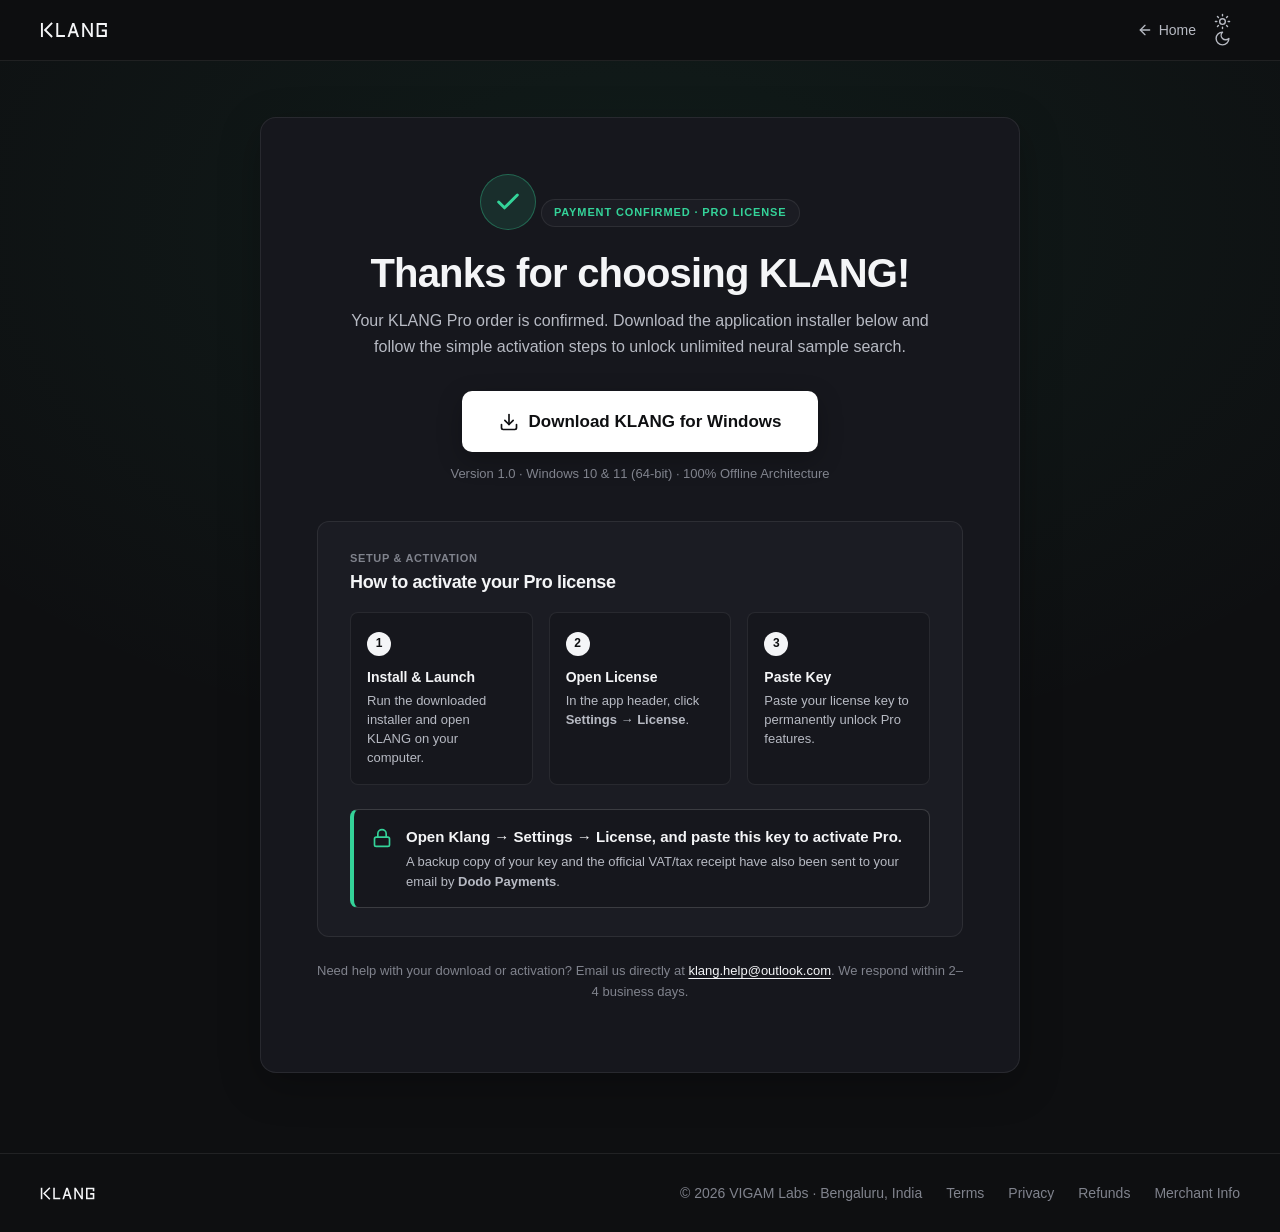
==== download.html @ 32e41c4c "feat: launch ready - remove beta waitlists, add post-checkout download page, update pricing to  ( ea" ====
<!DOCTYPE html>
<html lang="en">
  <head>
    <meta charset="utf-8" />
    <meta name="viewport" content="width=device-width, initial-scale=1" />
    <title>Thanks for choosing KLANG! · Download &amp; Activation</title>
    <meta
      name="description"
      content="Download KLANG for Windows and activate your Pro license. Fast offline audio search for music producers."
    />
    <link rel="icon" type="image/svg+xml" href="favicon.svg" />
    <link rel="stylesheet" href="styles.css" />

    <!-- Theme initialization -->
    <script>
      (() => {
        try {
          const saved = localStorage.getItem("klang_site_theme");
          if (saved === "light" || saved === "dark") {
            document.documentElement.dataset.theme = saved;
          }
        } catch (_) {}
      })();
    </script>

    <!-- Configuration -->
    <script src="config.js"></script>

    <!-- Vercel Web Analytics -->
    <script>
      window.va = window.va || function () { (window.vaq = window.vaq || []).push(arguments); };
    </script>
    <script defer src="/_vercel/insights/script.js"></script>

    <style>
      .download-page {
        min-height: 80vh;
        display: flex;
        flex-direction: column;
        justify-content: center;
        padding: 56px 0 80px;
        background: radial-gradient(ellipse 70% 50% at 50% 15%, rgba(52, 211, 153, 0.07) 0%, transparent 100%);
      }

      .download-card {
        background: var(--surface);
        border: 1px solid var(--line);
        border-radius: 16px;
        padding: clamp(28px, 5vw, 56px);
        max-width: 760px;
        margin: 0 auto;
        box-shadow: 0 12px 40px rgba(0, 0, 0, 0.25);
        text-align: center;
      }

      .success-ring {
        width: 56px;
        height: 56px;
        border-radius: 50%;
        background: rgba(52, 211, 153, 0.12);
        border: 1px solid rgba(52, 211, 153, 0.35);
        color: var(--good);
        display: inline-flex;
        align-items: center;
        justify-content: center;
        margin-bottom: 20px;
      }

      .order-badge {
        display: inline-block;
        font-size: 11px;
        font-weight: 700;
        text-transform: uppercase;
        letter-spacing: 0.08em;
        padding: 4px 12px;
        border-radius: 999px;
        background: var(--surface-2);
        border: 1px solid var(--line);
        color: var(--good);
        margin-bottom: 16px;
      }

      .download-card h1 {
        font-size: clamp(28px, 4.5vw, 40px);
        font-weight: 700;
        margin-bottom: 12px;
        letter-spacing: -0.02em;
      }

      .download-subtitle {
        color: var(--ink-2);
        font-size: 16px;
        line-height: 1.6;
        max-width: 580px;
        margin: 0 auto 32px;
      }

      .download-action-box {
        margin: 0 auto 36px;
      }

      .download-btn {
        display: inline-flex;
        align-items: center;
        gap: 10px;
        padding: 16px 36px;
        font-size: 17px;
        font-weight: 600;
        border-radius: 10px;
        text-decoration: none;
        box-shadow: 0 8px 24px rgba(0, 0, 0, 0.25);
        transition: transform 0.15s ease, box-shadow 0.15s ease;
      }

      .download-btn:hover {
        transform: translateY(-2px);
      }

      .download-meta {
        margin-top: 12px;
        font-size: 13px;
        color: var(--ink-3);
      }

      /* Activation Section */
      .activation-card {
        background: var(--surface-2);
        border: 1px solid var(--line);
        border-radius: 12px;
        padding: 28px clamp(16px, 3.5vw, 32px);
        margin-top: 36px;
        text-align: left;
      }

      .activation-header {
        margin-bottom: 20px;
      }

      .activation-tag {
        font-size: 11px;
        font-weight: 700;
        text-transform: uppercase;
        letter-spacing: 0.06em;
        color: var(--ink-3);
        display: block;
        margin-bottom: 4px;
      }

      .activation-header h3 {
        font-size: 18px;
        font-weight: 700;
        margin: 0;
        color: var(--ink);
      }

      .steps-grid {
        display: grid;
        grid-template-columns: repeat(auto-fit, minmax(180px, 1fr));
        gap: 16px;
        margin-bottom: 24px;
      }

      .step-item {
        background: var(--surface);
        border: 1px solid var(--line);
        border-radius: 8px;
        padding: 16px;
      }

      .step-badge {
        width: 24px;
        height: 24px;
        border-radius: 50%;
        background: var(--ink);
        color: var(--accent-ink);
        font-size: 12px;
        font-weight: 700;
        display: inline-flex;
        align-items: center;
        justify-content: center;
        margin-bottom: 10px;
      }

      .step-item h4 {
        font-size: 14px;
        font-weight: 600;
        margin: 0 0 4px;
        color: var(--ink);
      }

      .step-item p {
        font-size: 13px;
        color: var(--ink-2);
        margin: 0;
        line-height: 1.45;
      }

      /* Prominent Callout */
      .activation-callout {
        display: flex;
        align-items: flex-start;
        gap: 14px;
        background: var(--surface);
        border: 1px solid var(--line-strong);
        border-left: 4px solid var(--good);
        border-radius: 8px;
        padding: 16px 18px;
        margin-top: 20px;
      }

      .callout-icon {
        color: var(--good);
        flex-shrink: 0;
        margin-top: 2px;
      }

      .callout-content {
        font-size: 14px;
        line-height: 1.5;
      }

      .callout-headline {
        margin: 0 0 4px;
        color: var(--ink);
        font-weight: 600;
        font-size: 15px;
      }

      .callout-sub {
        margin: 0;
        color: var(--ink-2);
        font-size: 13px;
      }

      /* License Key Auto-Display */
      .key-box {
        margin-top: 16px;
        padding: 14px 18px;
        background: var(--surface);
        border: 1px solid var(--line);
        border-radius: 8px;
      }

      .key-label {
        font-size: 11px;
        font-weight: 600;
        text-transform: uppercase;
        color: var(--ink-3);
        display: block;
        margin-bottom: 6px;
      }

      .key-row {
        display: flex;
        align-items: center;
        gap: 12px;
        flex-wrap: wrap;
      }

      .key-row code {
        font-size: 15px;
        font-family: ui-monospace, "SF Mono", Menlo, Consolas, monospace;
        background: var(--surface-2);
        padding: 6px 12px;
        border: 1px solid var(--line);
        border-radius: 6px;
        color: var(--ink);
        user-select: all;
        letter-spacing: 0.05em;
      }

      /* Additional Reassurance */
      .support-reassurance {
        margin-top: 24px;
        font-size: 13px;
        color: var(--ink-3);
        text-align: center;
      }

      .support-reassurance a {
        color: var(--ink);
        text-decoration: underline;
        text-underline-offset: 3px;
      }

      .back-nav-link {
        display: inline-flex;
        align-items: center;
        gap: 6px;
        color: var(--ink-2);
        text-decoration: none;
        font-size: 14px;
        transition: color 0.15s ease;
      }

      .back-nav-link:hover {
        color: var(--ink);
      }
    </style>
  </head>
  <body>
    <!-- Top Navigation -->
    <header class="nav">
      <div class="nav-inner">
        <a class="brand" href="index.html" aria-label="KLANG Home">
          <svg class="wordmark" viewBox="40 28 848 200" aria-hidden="true">
            <rect x="52" y="40" width="24" height="176" fill="currentColor" />
            <polyline points="191.5,39.5 103.5,127.5 191.5,215.5" fill="none" stroke="currentColor" stroke-width="24" />
            <polygon points="244,40 268,40 268,192 352,192 352,216 244,216" fill="currentColor" />
            <path d="M384 216 L443 40 H469 L528 216 H502 L456 76 L410 216 Z M416 144 H496 V168 H416 Z" fill="currentColor" />
            <polygon points="568,216 568,40 592,40 676,174 676,40 700,40 700,216 676,216 592,82 592,216" fill="currentColor" />
            <polygon points="876,92 852,92 852,64 772,64 772,192 852,192 852,146 812,146 812,122 876,122 876,216 748,216 748,40 876,40" fill="currentColor" />
          </svg>
          <span class="sr-only">KLANG</span>
        </a>

        <div class="nav-actions">
          <a class="back-nav-link" href="index.html">
            <svg width="16" height="16" viewBox="0 0 24 24" fill="none" stroke="currentColor" stroke-width="2" stroke-linecap="round" stroke-linejoin="round">
              <line x1="19" y1="12" x2="5" y2="12"></line>
              <polyline points="12 19 5 12 12 5"></polyline>
            </svg>
            Home
          </a>
          <button class="icon-btn" id="theme-toggle" type="button" aria-label="Switch theme">
            <svg class="i-sun" viewBox="0 0 24 24" aria-hidden="true"><circle cx="12" cy="12" r="4" /><path d="M12 2v2M12 20v2M4.9 4.9l1.4 1.4M17.7 17.7l1.4 1.4M2 12h2M20 12h2M6.3 17.7l-1.4 1.4M19.1 4.9l-1.4 1.4" /></svg>
            <svg class="i-moon" viewBox="0 0 24 24" aria-hidden="true"><path d="M12 3a6 6 0 0 0 9 9 9 9 0 1 1-9-9Z" /></svg>
          </button>
        </div>
      </div>
    </header>

    <main class="download-page">
      <div class="wrap">
        <div class="download-card">
          <div class="success-ring">
            <svg viewBox="0 0 24 24" width="28" height="28" fill="none" stroke="currentColor" stroke-width="2.5" stroke-linecap="round" stroke-linejoin="round">
              <polyline points="20 6 9 17 4 12"></polyline>
            </svg>
          </div>

          <span class="order-badge">Payment Confirmed · Pro License</span>
          <h1>Thanks for choosing KLANG!</h1>
          <p class="download-subtitle">
            Your KLANG Pro order is confirmed. Download the application installer below and follow the simple activation steps to unlock unlimited neural sample search.
          </p>

          <div class="download-action-box">
            <a class="btn btn-primary btn-lg download-btn" id="pro-download" href="#" data-cta="download">
              <svg viewBox="0 0 24 24" width="20" height="20" fill="none" stroke="currentColor" stroke-width="2" stroke-linecap="round" stroke-linejoin="round">
                <path d="M21 15v4a2 2 0 0 1-2 2H5a2 2 0 0 1-2-2v-4"></path>
                <polyline points="7 10 12 15 17 10"></polyline>
                <line x1="12" y1="15" x2="12" y2="3"></line>
              </svg>
              Download KLANG for Windows
            </a>
            <p class="download-meta">
              <span id="version-display">Version 1.0</span> · Windows 10 &amp; 11 (64-bit) · 100% Offline Architecture
            </p>
          </div>

          <!-- Activation Card -->
          <div class="activation-card">
            <div class="activation-header">
              <span class="activation-tag">Setup &amp; Activation</span>
              <h3>How to activate your Pro license</h3>
            </div>

            <div class="steps-grid">
              <div class="step-item">
                <span class="step-badge">1</span>
                <h4>Install &amp; Launch</h4>
                <p>Run the downloaded installer and open KLANG on your computer.</p>
              </div>

              <div class="step-item">
                <span class="step-badge">2</span>
                <h4>Open License</h4>
                <p>In the app header, click <strong>Settings → License</strong>.</p>
              </div>

              <div class="step-item">
                <span class="step-badge">3</span>
                <h4>Paste Key</h4>
                <p>Paste your license key to permanently unlock Pro features.</p>
              </div>
            </div>

            <!-- Mandatory activation callout prompt -->
            <div class="activation-callout">
              <div class="callout-icon">
                <svg viewBox="0 0 24 24" width="20" height="20" fill="none" stroke="currentColor" stroke-width="2" stroke-linecap="round" stroke-linejoin="round">
                  <rect x="3" y="11" width="18" height="11" rx="2" ry="2"></rect>
                  <path d="M7 11V7a5 5 0 0 1 10 0v4"></path>
                </svg>
              </div>
              <div class="callout-content">
                <p class="callout-headline">Open Klang → Settings → License, and paste this key to activate Pro.</p>
                <p class="callout-sub">A backup copy of your key and the official VAT/tax receipt have also been sent to your email by <strong>Dodo Payments</strong>.</p>
              </div>
            </div>

            <!-- Key display (if passed in query parameters by redirect) -->
            <div id="license-key-box" class="key-box" hidden>
              <span class="key-label">Your License Key:</span>
              <div class="key-row">
                <code id="license-key-code"></code>
                <button class="btn btn-sm btn-ghost" id="copy-key-btn" type="button">Copy Key</button>
              </div>
            </div>
          </div>

          <p class="support-reassurance">
            Need help with your download or activation? Email us directly at
            <a href="mailto:klang.help@outlook.com">klang.help@outlook.com</a>. We respond within 2–4 business days.
          </p>
        </div>
      </div>
    </main>

    <!-- Footer -->
    <footer class="footer">
      <div class="footer-inner">
        <span class="brand brand-sm" aria-label="KLANG">
          <svg class="wordmark" viewBox="40 28 848 200" aria-hidden="true">
            <rect x="52" y="40" width="24" height="176" fill="currentColor" />
            <polyline points="191.5,39.5 103.5,127.5 191.5,215.5" fill="none" stroke="currentColor" stroke-width="24" />
            <polygon points="244,40 268,40 268,192 352,192 352,216 244,216" fill="currentColor" />
            <path d="M384 216 L443 40 H469 L528 216 H502 L456 76 L410 216 Z M416 144 H496 V168 H416 Z" fill="currentColor" />
            <polygon points="568,216 568,40 592,40 676,174 676,40 700,40 700,216 676,216 592,82 592,216" fill="currentColor" />
            <polygon points="876,92 852,92 852,64 772,64 772,192 852,192 852,146 812,146 812,122 876,122 876,216 748,216 748,40 876,40" fill="currentColor" />
          </svg>
          <span class="sr-only">KLANG</span>
        </span>
        <div class="footer-meta">
          <span>© 2026 VIGAM Labs · Bengaluru, India</span>
          <a href="legal.html#terms">Terms</a>
          <a href="legal.html#privacy">Privacy</a>
          <a href="legal.html#refunds">Refunds</a>
          <a href="legal.html#merchant">Merchant Info</a>
        </div>
      </div>
    </footer>

    <!-- Download Page Logic -->
    <script>
      (() => {
        const cfg = window.KLANG_CONFIG || {};
        const downloadBtn = document.getElementById("pro-download");
        const versionEl = document.getElementById("version-display");

        if (cfg.version && versionEl) {
          versionEl.textContent = "Version " + cfg.version;
        }

        if (downloadBtn) {
          if (cfg.downloadUrl) {
            downloadBtn.href = cfg.downloadUrl;
          } else {
            downloadBtn.addEventListener("click", (e) => {
              e.preventDefault();
              alert("The Windows installer asset is being uploaded right now. Please refresh this page in a moment to download!");
            });
          }
        }

        // Check URL parameters for license key (if passed by Dodo Payments redirect)
        const params = new URLSearchParams(window.location.search);
        const licenseKey = params.get("license_key") || params.get("licenseKey") || params.get("key") || params.get("license");
        if (licenseKey) {
          const keyBox = document.getElementById("license-key-box");
          const keyCode = document.getElementById("license-key-code");
          const copyBtn = document.getElementById("copy-key-btn");
          if (keyBox && keyCode) {
            keyCode.textContent = licenseKey;
            keyBox.hidden = false;
            if (copyBtn) {
              copyBtn.addEventListener("click", () => {
                navigator.clipboard.writeText(licenseKey).then(() => {
                  copyBtn.textContent = "Copied!";
                  setTimeout(() => { copyBtn.textContent = "Copy Key"; }, 2000);
                });
              });
            }
          }
        }

        // Theme toggle
        const themeBtn = document.getElementById("theme-toggle");
        if (themeBtn) {
          themeBtn.addEventListener("click", () => {
            const current = document.documentElement.dataset.theme === "dark" ? "dark" : "light";
            const next = current === "dark" ? "light" : "dark";
            document.documentElement.dataset.theme = next;
            try {
              localStorage.setItem("klang_site_theme", next);
            } catch (_) {}
          });
        }
      })();
    </script>
  </body>
</html>
---- styles.css ----
/* KLANG website. Tokens mirror the desktop app's look. */
:root,
:root[data-theme="dark"] {
  color-scheme: dark;
  --bg: #0e0f11;
  --bg-alt: #121318;
  --surface: #16171d;
  --surface-2: #1b1c23;
  --line: rgba(255, 255, 255, 0.08);
  --line-strong: rgba(255, 255, 255, 0.16);
  --ink: #f4f5f7;
  --ink-2: #b7bac3;
  --ink-3: #80838d;
  --accent: #ffffff;
  --accent-ink: #0e0f11;
  --good: #34d399;
  --bad: #f87171;
  --wave: rgba(255, 255, 255, 0.55);
  --shadow: 0 30px 80px rgba(0, 0, 0, 0.55);
}

:root[data-theme="light"] {
  color-scheme: light;
  --bg: #f6f6f7;
  --bg-alt: #ececef;
  --surface: #ffffff;
  --surface-2: #f6f6f8;
  --line: rgba(17, 18, 22, 0.09);
  --line-strong: rgba(17, 18, 22, 0.18);
  --ink: #111216;
  --ink-2: #474a53;
  --ink-3: #6b6e78;
  --accent: #111216;
  --accent-ink: #ffffff;
  --good: #047857;
  --bad: #dc2626;
  --wave: rgba(17, 18, 22, 0.5);
  --shadow: 0 30px 70px rgba(17, 18, 22, 0.14);
}

*,
*::before,
*::after {
  box-sizing: border-box;
}

html {
  scroll-behavior: smooth;
  scroll-padding-top: 72px;
}

body {
  margin: 0;
  background: var(--bg);
  color: var(--ink);
  font: 16px/1.6 -apple-system, BlinkMacSystemFont, "Segoe UI", Roboto, Helvetica, Arial, sans-serif;
  -webkit-font-smoothing: antialiased;
}

/* Motion preferences: animation toggle configurable via animations.js */
@media (prefers-reduced-motion: reduce) {
  html {
    scroll-behavior: auto;
  }
}

a {
  color: inherit;
}

code {
  font-family: ui-monospace, "SF Mono", Menlo, Consolas, monospace;
  font-size: 0.92em;
  background: var(--surface-2);
  border: 1px solid var(--line);
  border-radius: 6px;
  padding: 0.05em 0.35em;
}

q {
  quotes: "“" "”";
  color: var(--ink);
  font-style: normal;
}

h1,
h2,
h3 {
  line-height: 1.15;
  letter-spacing: -0.02em;
  margin: 0 0 0.5em;
  text-wrap: balance;
}

p {
  margin: 0 0 1em;
}

.wrap {
  width: min(1120px, 100% - 32px);
  margin-inline: auto;
}
.narrow {
  width: min(760px, 100% - 32px);
}
.center {
  text-align: center;
}

.sr-only {
  position: absolute;
  width: 1px;
  height: 1px;
  overflow: hidden;
  clip: rect(0 0 0 0);
  white-space: nowrap;
}

.skip {
  position: absolute;
  left: -9999px;
  top: 8px;
  z-index: 100;
  background: var(--accent);
  color: var(--accent-ink);
  padding: 8px 12px;
  border-radius: 8px;
}
.skip:focus {
  left: 8px;
}

:focus-visible {
  outline: 2px solid var(--ink-2);
  outline-offset: 2px;
}

/* ---------------------------------------------------------------- Buttons */
.btn {
  display: inline-flex;
  align-items: center;
  justify-content: center;
  gap: 8px;
  border-radius: 12px;
  border: 1px solid transparent;
  font: inherit;
  font-weight: 600;
  text-decoration: none;
  cursor: pointer;
  padding: 10px 18px;
  transition: transform 0.12s ease, background 0.15s ease, border-color 0.15s ease, opacity 0.15s;
  white-space: nowrap;
}
.btn:active {
  transform: translateY(1px);
}
.btn:disabled {
  opacity: 0.55;
  cursor: progress;
}
.btn-primary {
  background: var(--accent);
  color: var(--accent-ink);
}
.btn-primary:hover {
  opacity: 0.88;
}
.btn-ghost {
  background: transparent;
  color: var(--ink);
  border-color: var(--line-strong);
}
.btn-ghost:hover {
  background: var(--surface-2);
}
.btn-sm {
  padding: 7px 14px;
  font-size: 14px;
  border-radius: 10px;
}
.btn-lg {
  padding: 13px 24px;
  font-size: 17px;
}
.btn-block {
  width: 100%;
}

.icon-btn {
  width: 36px;
  height: 36px;
  display: inline-grid;
  place-items: center;
  border-radius: 10px;
  border: 0;
  background: transparent;
  color: var(--ink-2);
  cursor: pointer;
}
.icon-btn:hover {
  background: var(--surface-2);
  color: var(--ink);
}
.icon-btn svg {
  width: 17px;
  height: 17px;
  fill: none;
  stroke: currentColor;
  stroke-width: 2;
  stroke-linecap: round;
  stroke-linejoin: round;
}
:root[data-theme="dark"] .i-moon,
:root[data-theme="light"] .i-sun {
  display: none;
}

/* ---------------------------------------------------------------- Nav */
.nav {
  position: sticky;
  top: 0;
  z-index: 50;
  background: color-mix(in srgb, var(--bg) 82%, transparent);
  backdrop-filter: saturate(160%) blur(14px);
  border-bottom: 1px solid var(--line);
  width: 100%;
}
.nav-inner {
  height: 60px;
  display: flex;
  align-items: center;
  gap: 24px;
  width: 100%;
  padding: 0 clamp(16px, 3.5vw, 40px);
}
.brand {
  display: inline-flex;
  align-items: center;
  text-decoration: none;
  line-height: 1;
}
.brand .wordmark {
  height: 16px;
  width: auto;
  display: block;
}
.nav-links {
  display: flex;
  gap: 22px;
  margin-left: 8px;
}
.nav-links a {
  color: var(--ink-2);
  text-decoration: none;
  font-size: 15px;
}
.nav-links a:hover {
  color: var(--ink);
}
.nav-actions {
  margin-left: auto;
  display: flex;
  align-items: center;
  gap: 8px;
}

/* ---------------------------------------------------------------- Hero */
.hero {
  padding: 84px 0 40px;
  background: radial-gradient(900px 420px at 50% -80px, color-mix(in srgb, var(--accent) 7%, transparent), transparent 70%);
}
.hero-inner {
  text-align: center;
  max-width: 860px;
}
.eyebrow {
  display: inline-block;
  font: 600 12px/1 ui-monospace, "SF Mono", Menlo, Consolas, monospace;
  letter-spacing: 0.14em;
  text-transform: uppercase;
  color: var(--ink-3);
  border: 1px solid var(--line-strong);
  border-radius: 999px;
  padding: 7px 12px;
  margin-bottom: 22px;
}
.hero h1 {
  font-size: clamp(36px, 6vw, 64px);
  font-weight: 850;
  letter-spacing: -0.035em;
}
.lede {
  font-size: clamp(17px, 2.1vw, 20px);
  color: var(--ink-2);
  max-width: 660px;
  margin: 0 auto 30px;
}
.hero-ctas {
  display: flex;
  gap: 12px;
  justify-content: center;
  flex-wrap: wrap;
}
.hero-note {
  margin-top: 18px;
  font-size: 14px;
  color: var(--ink-3);
}

/* ---------------------------------------------------------------- Demo */
.demo {
  margin: 56px auto 0;
  max-width: 980px;
  background: var(--surface);
  border: 1px solid var(--line-strong);
  border-radius: 16px;
  box-shadow: var(--shadow);
  overflow: hidden;
}
.demo-bar {
  display: flex;
  align-items: center;
  gap: 14px;
  padding: 12px 16px;
  border-bottom: 1px solid var(--line);
  background: var(--bg-alt);
}
.dots {
  display: flex;
  gap: 6px;
}
.dots i {
  width: 10px;
  height: 10px;
  border-radius: 50%;
  background: var(--line-strong);
}
.logo-sm {
  width: 14px;
  height: 14px;
  color: var(--ink);
}
.demo-search {
  flex: 1;
  display: flex;
  align-items: center;
  gap: 10px;
  min-width: 0;
  height: 36px;
  padding: 0 12px;
  border-radius: 10px;
  border: 1px solid var(--line-strong);
  background: var(--surface);
  font-size: 15px;
}
.demo-search > svg {
  width: 15px;
  height: 15px;
  fill: none;
  stroke: var(--ink-3);
  stroke-width: 2;
  flex: none;
}
.demo-query {
  white-space: nowrap;
  overflow: hidden;
  text-overflow: ellipsis;
}
.demo-query.placeholder {
  color: var(--ink-3);
}
.caret {
  width: 1.5px;
  height: 18px;
  background: var(--ink);
  margin-left: -8px;
  animation: blink 1s steps(1) infinite;
}
@keyframes blink {
  50% {
    opacity: 0;
  }
}
.demo-mic {
  margin-left: auto;
  width: 26px;
  height: 26px;
  border-radius: 8px;
  display: grid;
  place-items: center;
  color: var(--ink-3);
  flex: none;
}
.demo-mic svg {
  width: 14px;
  height: 14px;
  fill: none;
  stroke: currentColor;
  stroke-width: 2;
  stroke-linecap: round;
}
.demo-mic.live {
  color: var(--bad);
  background: color-mix(in srgb, var(--bad) 16%, transparent);
  animation: pulse 0.9s ease-in-out infinite;
}
@keyframes pulse {
  50% {
    opacity: 0.5;
  }
}
.demo-count {
  font: 13px ui-monospace, "SF Mono", Menlo, Consolas, monospace;
  color: var(--ink-3);
  white-space: nowrap;
}

.demo-rows {
  list-style: none;
  margin: 0;
  padding: 0;
  min-height: 300px;
  transition: opacity 0.18s ease;
}
.demo-rows.fading {
  opacity: 0.25;
}
.row {
  display: grid;
  grid-template-columns: 30px minmax(150px, 1.1fr) minmax(160px, 2fr) 64px 46px;
  align-items: center;
  gap: 16px;
  padding: 10px 16px;
  border-bottom: 1px solid var(--line);
  animation: rowIn 0.35s ease both;
  animation-delay: calc(var(--i) * 55ms);
}
.row:last-child {
  border-bottom: 0;
}
.row-top {
  background: color-mix(in srgb, var(--accent) 4%, transparent);
}
@keyframes rowIn {
  from {
    opacity: 0;
    transform: translateY(6px);
  }
}
.play {
  width: 28px;
  height: 28px;
  border-radius: 50%;
  border: 1px solid var(--line-strong);
  display: grid;
  place-items: center;
}
.play svg {
  width: 9px;
  height: 9px;
  fill: var(--ink-2);
}
.meta {
  display: flex;
  flex-direction: column;
  min-width: 0;
}
.name {
  font-size: 14px;
  font-weight: 600;
  white-space: nowrap;
  overflow: hidden;
  text-overflow: ellipsis;
}
.cat {
  font-size: 12px;
  color: var(--ink-3);
}
.wave {
  width: 100%;
  height: 32px;
  fill: var(--wave);
}
.row-top .wave {
  fill: var(--ink);
}
.dur,
.score {
  font: 13px ui-monospace, "SF Mono", Menlo, Consolas, monospace;
  color: var(--ink-2);
  text-align: right;
}
.score {
  color: var(--ink);
}

/* ---------------------------------------------------------------- Sections */
.band {
  padding: 72px 0;
  border-block: 1px solid var(--line);
  background: var(--bg-alt);
}
.band h2 {
  font-size: clamp(24px, 3.4vw, 34px);
}
.band p {
  color: var(--ink-2);
  font-size: 18px;
  margin: 0;
}
.section {
  padding: 96px 0;
}
.section-alt {
  background: var(--bg-alt);
  border-block: 1px solid var(--line);
}
.section-title {
  font-size: clamp(28px, 3.8vw, 40px);
  text-align: center;
  margin-bottom: 14px;
}
.section-sub {
  text-align: center;
  color: var(--ink-2);
  max-width: 560px;
  margin: 0 auto 44px;
}
.section-title + .grid,
.section-title + .steps,
.section-title + .specs,
.section-title + .faq {
  margin-top: 44px;
}

.grid {
  display: grid;
  gap: 18px;
}
.grid-3 {
  grid-template-columns: repeat(3, 1fr);
}
.grid-gap-top {
  margin-top: 20px;
}

/* ---------------------------------------------------------------- How it Works */
.steps {
  list-style: none;
  padding: 0;
  margin: 0;
  display: grid;
  grid-template-columns: repeat(3, 1fr);
  border: 1px solid var(--line);
  border-radius: 16px;
  background: var(--surface);
  overflow: hidden;
}
.steps li {
  padding: 36px 32px;
  display: flex;
  flex-direction: column;
  position: relative;
  border-right: 1px solid var(--line);
  transition: background-color 0.25s ease;
}
.steps li:last-child {
  border-right: 0;
}
.steps li:hover {
  background: var(--surface-2);
}
.step-n {
  font: 600 12px/1 ui-monospace, "SF Mono", Menlo, Consolas, monospace;
  letter-spacing: 0.12em;
  color: var(--ink-3);
  margin-bottom: 24px;
}
.steps h3 {
  font-size: 20px;
  font-weight: 700;
  letter-spacing: -0.02em;
  margin: 0 0 10px;
}
.steps p {
  color: var(--ink-2);
  margin: 0 0 28px;
  font-size: 15px;
  line-height: 1.6;
}
.step-meta {
  margin-top: auto;
  padding-top: 16px;
  border-top: 1px solid var(--line);
  font: 600 11px/1 ui-monospace, "SF Mono", Menlo, Consolas, monospace;
  letter-spacing: 0.1em;
  color: var(--ink-3);
  text-transform: uppercase;
}

/* ---------------------------------------------------------------- Privacy */
.kicker {
  display: inline-block;
  font: 600 11.5px/1 ui-monospace, "SF Mono", Menlo, Consolas, monospace;
  letter-spacing: 0.12em;
  text-transform: uppercase;
  color: var(--ink-3);
  margin-bottom: 16px;
}
.privacy {
  display: grid;
  grid-template-columns: 1fr 1.15fr;
  gap: 64px;
  align-items: start;
}
.privacy h2 {
  font-size: clamp(28px, 3.6vw, 42px);
  font-weight: 850;
  letter-spacing: -0.03em;
  margin-bottom: 16px;
}
.privacy-lede {
  color: var(--ink-2);
  font-size: 17px;
  line-height: 1.65;
  margin: 0;
  max-width: 460px;
}
.privacy-specs {
  margin: 0;
  border-top: 1px solid var(--line);
}
.privacy-specs > div {
  display: grid;
  grid-template-columns: 140px 1fr;
  gap: 24px;
  padding: 22px 0;
  border-bottom: 1px solid var(--line);
  align-items: baseline;
}
.privacy-specs dt {
  font: 600 12px/1.4 ui-monospace, "SF Mono", Menlo, Consolas, monospace;
  letter-spacing: 0.08em;
  text-transform: uppercase;
  color: var(--ink-3);
}
.privacy-specs dd {
  margin: 0;
}
.privacy-specs strong {
  display: block;
  font-size: 16px;
  font-weight: 650;
  color: var(--ink);
  margin-bottom: 4px;
  letter-spacing: -0.01em;
}
.privacy-specs span {
  display: block;
  font-size: 14.5px;
  color: var(--ink-2);
  line-height: 1.55;
}

/* ---------------------------------------------------------------- Checklists */
.checks {
  list-style: none;
  padding: 0;
  margin: 0;
  display: grid;
  gap: 12px;
}
.checks li {
  position: relative;
  padding-left: 26px;
  color: var(--ink-2);
  font-size: 15px;
}
.checks li::before {
  content: "";
  position: absolute;
  left: 0;
  top: 4px;
  width: 16px;
  height: 16px;
  border-radius: 50%;
  background: var(--surface-2);
  border: 1px solid var(--line-strong);
}
.checks li::after {
  content: "";
  position: absolute;
  left: 5px;
  top: 8px;
  width: 6px;
  height: 3.5px;
  border-left: 1.5px solid var(--ink);
  border-bottom: 1.5px solid var(--ink);
  transform: rotate(-45deg);
}

/* ---------------------------------------------------------------- Pricing */
.pricing {
  display: grid;
  grid-template-columns: repeat(2, minmax(0, 390px));
  justify-content: center;
  align-items: stretch;
  gap: 28px;
  margin-bottom: 36px;
  position: relative;
}
.plan {
  position: relative;
  display: flex;
  flex-direction: column;
  height: 100%;
  background: var(--surface);
  border: 1px solid var(--line-strong);
  border-radius: 20px;
  padding: 34px 30px;
  transition: border-color 0.25s ease, box-shadow 0.25s ease;
}
.plan:hover {
  border-color: color-mix(in srgb, var(--ink) 28%, transparent);
}

.plan-head {
  min-height: 100px;
}
.plan h3 {
  font-size: 22px;
  font-weight: 750;
  margin: 0 0 10px;
}
.plan .checks {
  margin: 16px 0 32px;
  flex: 1;
}

.plan-pro {
  border-color: var(--accent);
  box-shadow: var(--shadow);
}

.plan-badge-wrap {
  position: absolute;
  top: -13px;
  left: 28px;
}
.plan-badge {
  margin: 0;
  background: var(--accent);
  color: var(--accent-ink);
  font: 700 11.5px/1 ui-monospace, "SF Mono", Menlo, Consolas, monospace;
  letter-spacing: 0.08em;
  text-transform: uppercase;
  padding: 7px 12px;
  border-radius: 999px;
  box-shadow: 0 4px 14px rgba(0, 0, 0, 0.4);
}

.price {
  display: flex;
  align-items: baseline;
  gap: 10px;
  margin: 0;
}
.amount {
  font-size: 52px;
  font-weight: 850;
  letter-spacing: -0.035em;
  line-height: 1;
}
.was {
  font-size: 22px;
  color: var(--ink-3);
}
.per {
  color: var(--ink-3);
  font-size: 15px;
}
.plan [hidden] {
  display: none;
}
.plan-signup .signup {
  margin: 0;
  max-width: none;
}
.plan-signup .form-msg {
  margin-top: 10px;
  text-align: center;
}
.plan-signup .form-msg:empty {
  display: none;
}

.plan-footer {
  margin-top: auto;
  display: flex;
  flex-direction: column;
}
.plan-note {
  margin: 12px 0 0;
  min-height: 20px;
  font-size: 13px;
  color: var(--ink-3);
  text-align: center;
}
.plan-note-spacer {
  margin: 12px 0 0;
  min-height: 20px;
  visibility: hidden;
}

.fineprint {
  margin-top: 32px;
  font-size: 13.5px;
  color: var(--ink-3);
  text-align: center;
  position: relative;
  z-index: 5;
}

/* ---------------------------------------------------------------- Specs + FAQ */
.specs {
  margin: 0;
  border-top: 1px solid var(--line);
}
.specs div {
  display: grid;
  grid-template-columns: 200px 1fr;
  gap: 16px;
  padding: 16px 0;
  border-bottom: 1px solid var(--line);
}
.specs dt {
  font-weight: 600;
}
.specs dd {
  margin: 0;
  color: var(--ink-2);
}

.faq details {
  border-bottom: 1px solid var(--line);
}
.faq summary {
  list-style: none;
  cursor: pointer;
  padding: 20px 36px 20px 0;
  font-weight: 600;
  font-size: 17px;
  position: relative;
}
.faq summary::-webkit-details-marker {
  display: none;
}
.faq summary::after {
  content: "+";
  position: absolute;
  right: 4px;
  top: 16px;
  font-size: 22px;
  font-weight: 400;
  color: var(--ink-3);
  transition: transform 0.15s;
}
.faq details[open] summary::after {
  transform: rotate(45deg);
}
.faq details p {
  color: var(--ink-2);
  padding-bottom: 20px;
  margin: 0;
}

/* ---------------------------------------------------------------- Signup */
#download h2,
#early-access h2 {
  font-size: clamp(28px, 3.8vw, 40px);
}
#download p,
#early-access p {
  color: var(--ink-2);
}
.signup {
  display: flex;
  gap: 10px;
  max-width: 480px;
  margin: 26px auto 0;
}
.signup input {
  flex: 1;
  min-width: 0;
  height: 48px;
  padding: 0 16px;
  border-radius: 12px;
  border: 1px solid var(--line-strong);
  background: var(--surface);
  color: var(--ink);
  font: inherit;
}
.signup input::placeholder {
  color: var(--ink-3);
}
.signup input:focus {
  outline: none;
  border-color: var(--ink-2);
}
.form-msg {
  min-height: 1.6em;
  margin-top: 12px;
  font-size: 14px;
}
.form-msg[data-state="ok"] {
  color: var(--good) !important;
}
.form-msg[data-state="error"] {
  color: var(--bad) !important;
}

/* ---------------------------------------------------------------- Footer */
.footer {
  border-top: 1px solid var(--line);
  padding: 28px 0;
  color: var(--ink-3);
  font-size: 14px;
  width: 100%;
}
.footer-inner {
  display: flex;
  align-items: center;
  justify-content: space-between;
  gap: 20px;
  flex-wrap: wrap;
  width: 100%;
  padding: 0 clamp(16px, 3.5vw, 40px);
}
.footer-inner .brand {
  color: var(--ink);
  font-size: 15px;
}
.footer-meta {
  display: flex;
  align-items: center;
  gap: 24px;
  flex-wrap: wrap;
}
.footer a {
  color: var(--ink-3);
  text-decoration: none;
  transition: color 0.15s ease;
}
.footer a:hover {
  color: var(--ink);
}
.brand-sm .wordmark {
  height: 13px;
  width: auto;
}

/* ---------------------------------------------------------------- Interactive & Animation Polish */
.demo {
  transform-style: preserve-3d;
  will-change: transform;
  transition: border-color 0.3s ease, box-shadow 0.3s ease;
}

/* ---------------------------------------------------------------- In action (real app captures) */
/* The captures are of the dark app, so their frames stay dark in both site themes. */
.app-shot,
.showcase-media {
  margin: 0;
  border-radius: 14px;
  overflow: hidden;
  background: #0b0e14;
  border: 1px solid var(--line-strong);
  box-shadow: var(--shadow);
}
.app-shot {
  margin-bottom: 88px;
}
.app-shot-bar {
  height: 34px;
  display: flex;
  align-items: center;
  gap: 12px;
  padding: 0 14px;
  background: #11141a;
  border-bottom: 1px solid rgba(255, 255, 255, 0.06);
  color: #80838d;
  font-size: 12px;
  font-weight: 600;
  letter-spacing: 0.06em;
}
.app-shot-dots {
  display: inline-flex;
  gap: 6px;
}
.app-shot-dots i {
  width: 11px;
  height: 11px;
  border-radius: 50%;
  background: #2a2e36;
}
.app-shot img,
.showcase-media img,
.showcase-media video {
  display: block;
  width: 100%;
  height: auto;
}
.showcase {
  display: grid;
  gap: 80px;
}
.showcase-item {
  display: grid;
  grid-template-columns: minmax(0, 1.6fr) minmax(0, 1fr);
  gap: 52px;
  align-items: center;
}
.showcase-item:nth-child(even) {
  grid-template-columns: minmax(0, 1fr) minmax(0, 1.6fr);
}
.showcase-item:nth-child(even) .showcase-media {
  order: 2;
}
.showcase-kicker {
  font: 600 11.5px/1 ui-monospace, "SF Mono", Menlo, Consolas, monospace;
  letter-spacing: 0.12em;
  text-transform: uppercase;
  color: var(--ink-3);
}
.showcase-copy h3 {
  font-size: clamp(22px, 2.4vw, 28px);
  line-height: 1.2;
  margin: 12px 0;
}
.showcase-copy p {
  color: var(--ink-2);
  margin: 0;
}
.showcase-copy .showcase-note {
  margin-top: 12px;
  font-size: 13px;
  color: var(--ink-3);
}

/* ---------------------------------------------------------------- Responsive */
@media (max-width: 900px) {
  .showcase {
    gap: 56px;
  }
  .showcase-item,
  .showcase-item:nth-child(even) {
    grid-template-columns: 1fr;
    gap: 20px;
  }
  .showcase-item:nth-child(even) .showcase-media {
    order: 0;
  }
  .app-shot {
    margin-bottom: 56px;
  }
  .grid-3,
  .steps {
    grid-template-columns: 1fr;
  }
  .steps li {
    border-right: 0;
    border-bottom: 1px solid var(--line);
  }
  .steps li:last-child {
    border-bottom: 0;
  }
  .privacy {
    grid-template-columns: 1fr;
    gap: 36px;
  }
  .row {
    grid-template-columns: 30px minmax(0, 1fr) 110px 46px;
  }
  .row .dur {
    display: none;
  }
}

/* Narrow screens: the shortcuts move to a second, swipeable row instead of disappearing. */
@media (max-width: 820px) {
  html {
    scroll-padding-top: 108px;
  }
  .nav-inner {
    height: auto;
    flex-wrap: wrap;
    row-gap: 0;
  }
  .brand,
  .nav-actions {
    height: 60px;
  }
  .nav-links {
    order: 3;
    width: 100%;
    margin-left: 0;
    padding-bottom: 12px;
    gap: 14px;
    overflow-x: auto;
    scrollbar-width: none;
  }
  .nav-links::-webkit-scrollbar {
    display: none;
  }
  .nav-links a {
    font-size: 13px;
    white-space: nowrap;
  }
}

@media (max-width: 640px) {
  .hero {
    padding-top: 56px;
  }
  .section {
    padding: 64px 0;
  }
  .demo-bar .dots,
  .demo-count {
    display: none;
  }
  .row {
    grid-template-columns: 28px minmax(0, 1fr) 42px;
    gap: 12px;
  }
  .row .wave {
    display: none;
  }
  .pricing {
    grid-template-columns: 1fr;
  }
  .privacy-specs > div,
  .specs div {
    grid-template-columns: 1fr;
    gap: 4px;
  }
  .signup {
    flex-direction: column;
  }
  .signup .btn {
    height: 48px;
  }
}
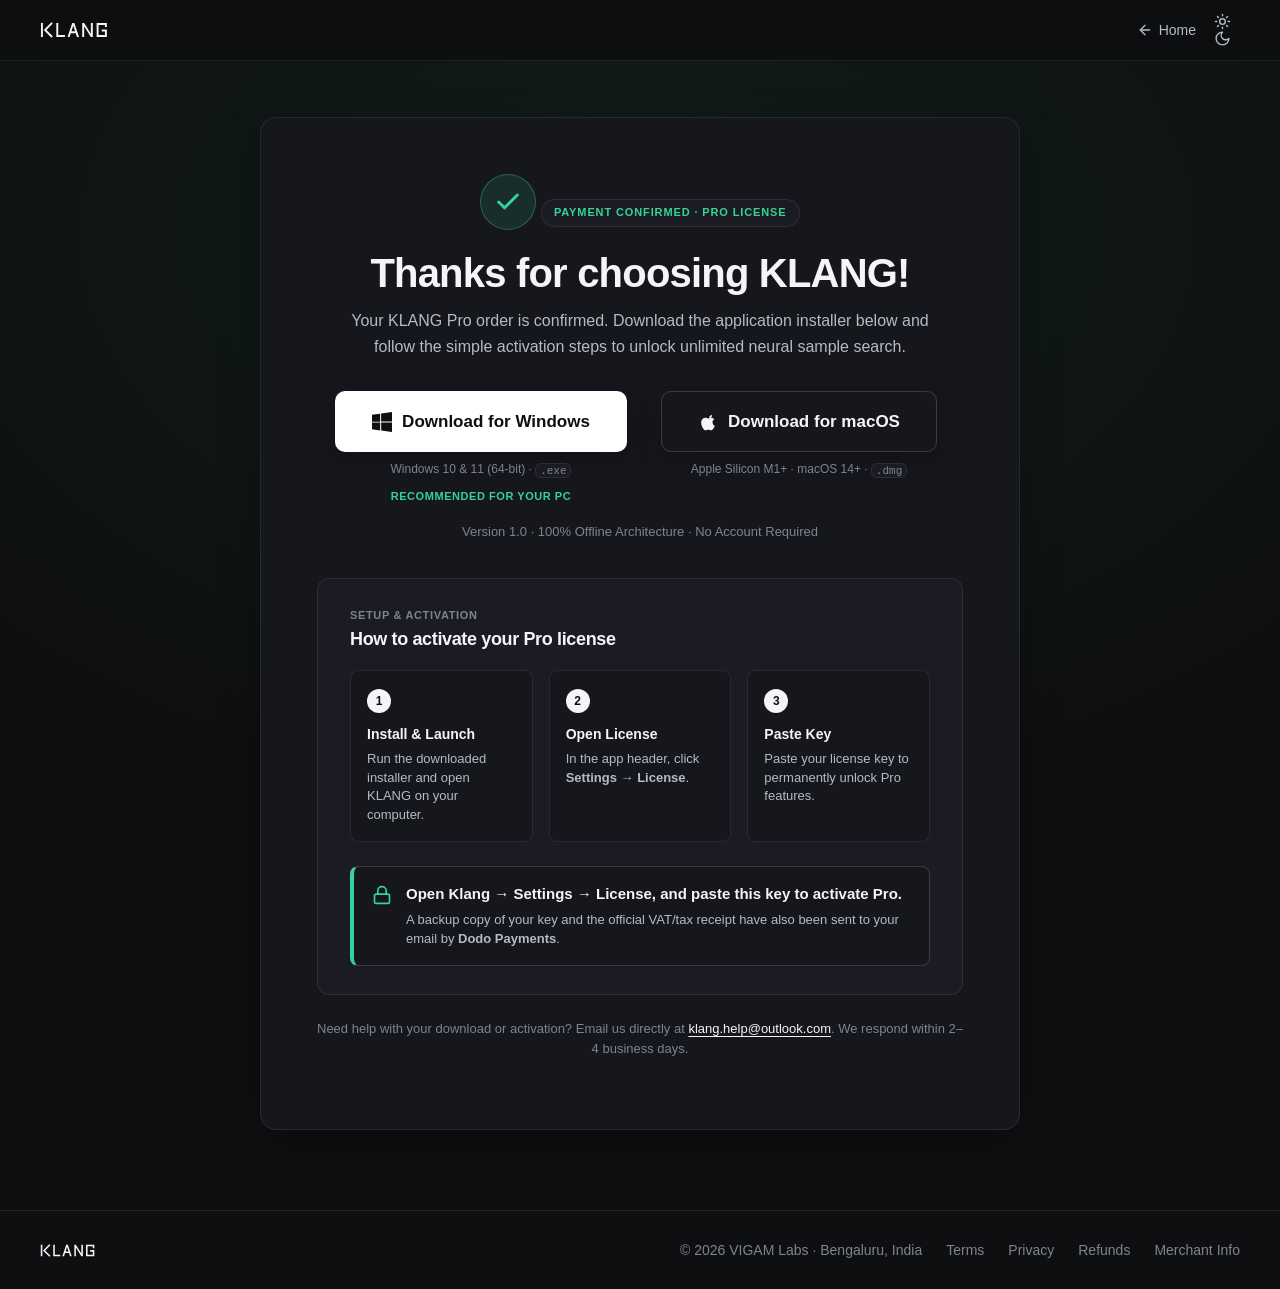
==== commit 46b69086: "Launch release: dual Windows and macOS downloads, live Dodo checkout, and post-checkout download pag" ====
--- a/download.html
+++ b/download.html
@@ -6,7 +6,7 @@
     <title>Thanks for choosing KLANG! · Download &amp; Activation</title>
     <meta
       name="description"
-      content="Download KLANG for Windows and activate your Pro license. Fast offline audio search for music producers."
+      content="Download KLANG for Windows and macOS, and activate your Pro license. Fast offline audio search for music producers."
     />
     <link rel="icon" type="image/svg+xml" href="favicon.svg" />
     <link rel="stylesheet" href="styles.css" />
@@ -346,16 +346,31 @@
           </p>
 
           <div class="download-action-box">
-            <a class="btn btn-primary btn-lg download-btn" id="pro-download" href="#" data-cta="download">
-              <svg viewBox="0 0 24 24" width="20" height="20" fill="none" stroke="currentColor" stroke-width="2" stroke-linecap="round" stroke-linejoin="round">
-                <path d="M21 15v4a2 2 0 0 1-2 2H5a2 2 0 0 1-2-2v-4"></path>
-                <polyline points="7 10 12 15 17 10"></polyline>
-                <line x1="12" y1="15" x2="12" y2="3"></line>
-              </svg>
-              Download KLANG for Windows
-            </a>
+            <div class="download-dual-box">
+              <div class="download-choice">
+                <a class="btn btn-primary btn-lg download-btn" id="dl-win-btn" href="https://github.com/VIGAM-STUDIOS/klang-website/releases/latest/download/KLANG-Windows-x64-setup.exe">
+                  <svg viewBox="0 0 24 24" width="20" height="20" fill="currentColor" aria-hidden="true">
+                    <path d="M0 3.449L9.75 2.1v9.451H0m10.949-9.602L24 0v11.4H10.949M0 12.6h9.75v9.451L0 20.699M10.949 12.6H24V24l-12.902-1.799"/>
+                  </svg>
+                  Download for Windows
+                </a>
+                <span class="choice-spec">Windows 10 &amp; 11 (64-bit) · <code>.exe</code></span>
+                <span class="choice-badge" id="badge-win">Recommended for your PC</span>
+              </div>
+
+              <div class="download-choice">
+                <a class="btn btn-ghost btn-lg download-btn" id="dl-mac-btn" href="https://github.com/VIGAM-STUDIOS/klang-website/releases/latest/download/KLANG-macOS-arm64.dmg">
+                  <svg viewBox="0 0 24 24" width="20" height="20" fill="currentColor" aria-hidden="true">
+                    <path d="M18.71 19.5c-.83 1.24-1.71 2.45-3.05 2.47-1.34.03-1.77-.79-3.29-.79-1.53 0-2 .77-3.27.82-1.31.05-2.3-1.32-3.14-2.53C4.25 17 2.94 12.45 4.7 9.39c.87-1.52 2.43-2.48 4.12-2.51 1.28-.02 2.5.87 3.29.87.78 0 2.26-1.07 3.81-.91.65.03 2.47.26 3.64 1.98-.09.06-2.17 1.28-2.15 3.81.03 3.02 2.65 4.03 2.68 4.04-.03.07-.42 1.44-1.38 2.83M15.97 6.37c.62-.75 1.04-1.8 0.92-2.85-.9.04-1.98.6-2.61 1.34-.55.63-1.03 1.66-.9 2.68 1 .08 2.01-.5 2.59-1.17z"/>
+                  </svg>
+                  Download for macOS
+                </a>
+                <span class="choice-spec">Apple Silicon M1+ · macOS 14+ · <code>.dmg</code></span>
+                <span class="choice-badge" id="badge-mac" hidden>Recommended for your Mac</span>
+              </div>
+            </div>
             <p class="download-meta">
-              <span id="version-display">Version 1.0</span> · Windows 10 &amp; 11 (64-bit) · 100% Offline Architecture
+              <span id="version-display">Version 1.0</span> · 100% Offline Architecture · No Account Required
             </p>
           </div>
 
@@ -446,22 +461,50 @@
     <script>
       (() => {
         const cfg = window.KLANG_CONFIG || {};
-        const downloadBtn = document.getElementById("pro-download");
+        const dlWinBtn = document.getElementById("dl-win-btn");
+        const dlMacBtn = document.getElementById("dl-mac-btn");
+        const badgeWin = document.getElementById("badge-win");
+        const badgeMac = document.getElementById("badge-mac");
         const versionEl = document.getElementById("version-display");
 
         if (cfg.version && versionEl) {
           versionEl.textContent = "Version " + cfg.version;
         }
 
-        if (downloadBtn) {
-          if (cfg.downloadUrl) {
-            downloadBtn.href = cfg.downloadUrl;
-          } else {
-            downloadBtn.addEventListener("click", (e) => {
-              e.preventDefault();
-              alert("The Windows installer asset is being uploaded right now. Please refresh this page in a moment to download!");
-            });
+        if (cfg.downloadUrlWindows && dlWinBtn) {
+          dlWinBtn.href = cfg.downloadUrlWindows;
+        }
+        if (cfg.downloadUrlMac && dlMacBtn) {
+          dlMacBtn.href = cfg.downloadUrlMac;
+        }
+
+        // Detect OS and highlight recommended installer
+        const ua = (navigator.userAgent || "").toLowerCase();
+        const plat = (navigator.platform || "").toLowerCase();
+        const isMac = plat.includes("mac") || ua.includes("macintosh") || ua.includes("mac os");
+
+        if (isMac) {
+          if (dlMacBtn) {
+            dlMacBtn.classList.remove("btn-ghost");
+            dlMacBtn.classList.add("btn-primary");
           }
+          if (badgeMac) badgeMac.hidden = false;
+          if (dlWinBtn) {
+            dlWinBtn.classList.remove("btn-primary");
+            dlWinBtn.classList.add("btn-ghost");
+          }
+          if (badgeWin) badgeWin.hidden = true;
+        } else {
+          if (dlWinBtn) {
+            dlWinBtn.classList.remove("btn-ghost");
+            dlWinBtn.classList.add("btn-primary");
+          }
+          if (badgeWin) badgeWin.hidden = false;
+          if (dlMacBtn) {
+            dlMacBtn.classList.remove("btn-primary");
+            dlMacBtn.classList.add("btn-ghost");
+          }
+          if (badgeMac) badgeMac.hidden = true;
         }
 
         // Check URL parameters for license key (if passed by Dodo Payments redirect)
@@ -501,3 +544,4 @@
     </script>
   </body>
 </html>
+
--- a/styles.css
+++ b/styles.css
@@ -1151,3 +1151,85 @@
     height: 48px;
   }
 }
+
+
+/* ---------------------------------------------------------------- Multi-Platform Download */
+.download-platforms {
+  display: grid;
+  grid-template-columns: repeat(auto-fit, minmax(280px, 1fr));
+  gap: 20px;
+  max-width: 680px;
+  margin: 32px auto 20px;
+  text-align: left;
+}
+.platform-card {
+  background: var(--surface);
+  border: 1px solid var(--line);
+  border-radius: 14px;
+  padding: 24px;
+  display: flex;
+  flex-direction: column;
+  position: relative;
+  transition: border-color 0.2s ease, transform 0.2s ease, box-shadow 0.2s ease;
+}
+.platform-card:hover {
+  border-color: var(--line-strong);
+  transform: translateY(-2px);
+  box-shadow: 0 10px 30px rgba(0, 0, 0, 0.2);
+}
+.platform-card.is-recommended {
+  border-color: var(--good);
+  background: radial-gradient(ellipse 90% 70% at 50% 0%, rgba(52, 211, 153, 0.08) 0%, var(--surface) 100%);
+}
+.platform-icon {
+  color: var(--ink);
+  margin-bottom: 12px;
+}
+.platform-info h3 {
+  font-size: 20px;
+  font-weight: 700;
+  margin: 0 0 4px;
+  color: var(--ink);
+}
+.platform-spec {
+  font-size: 13px;
+  color: var(--ink-2);
+  margin: 0 0 18px;
+}
+.platform-spec code {
+  font-size: 12px;
+}
+.platform-rec {
+  display: inline-block;
+  margin-top: 10px;
+  font-size: 11px;
+  font-weight: 600;
+  color: var(--good);
+  text-align: center;
+  text-transform: uppercase;
+  letter-spacing: 0.05em;
+}
+.download-dual-box {
+  display: grid;
+  grid-template-columns: repeat(auto-fit, minmax(260px, 1fr));
+  gap: 16px;
+  max-width: 620px;
+  margin: 0 auto 16px;
+}
+.download-choice {
+  display: flex;
+  flex-direction: column;
+  gap: 8px;
+  align-items: center;
+}
+.choice-spec {
+  font-size: 12px;
+  color: var(--ink-3);
+}
+.choice-badge {
+  font-size: 11px;
+  font-weight: 700;
+  text-transform: uppercase;
+  color: var(--good);
+  letter-spacing: 0.05em;
+}
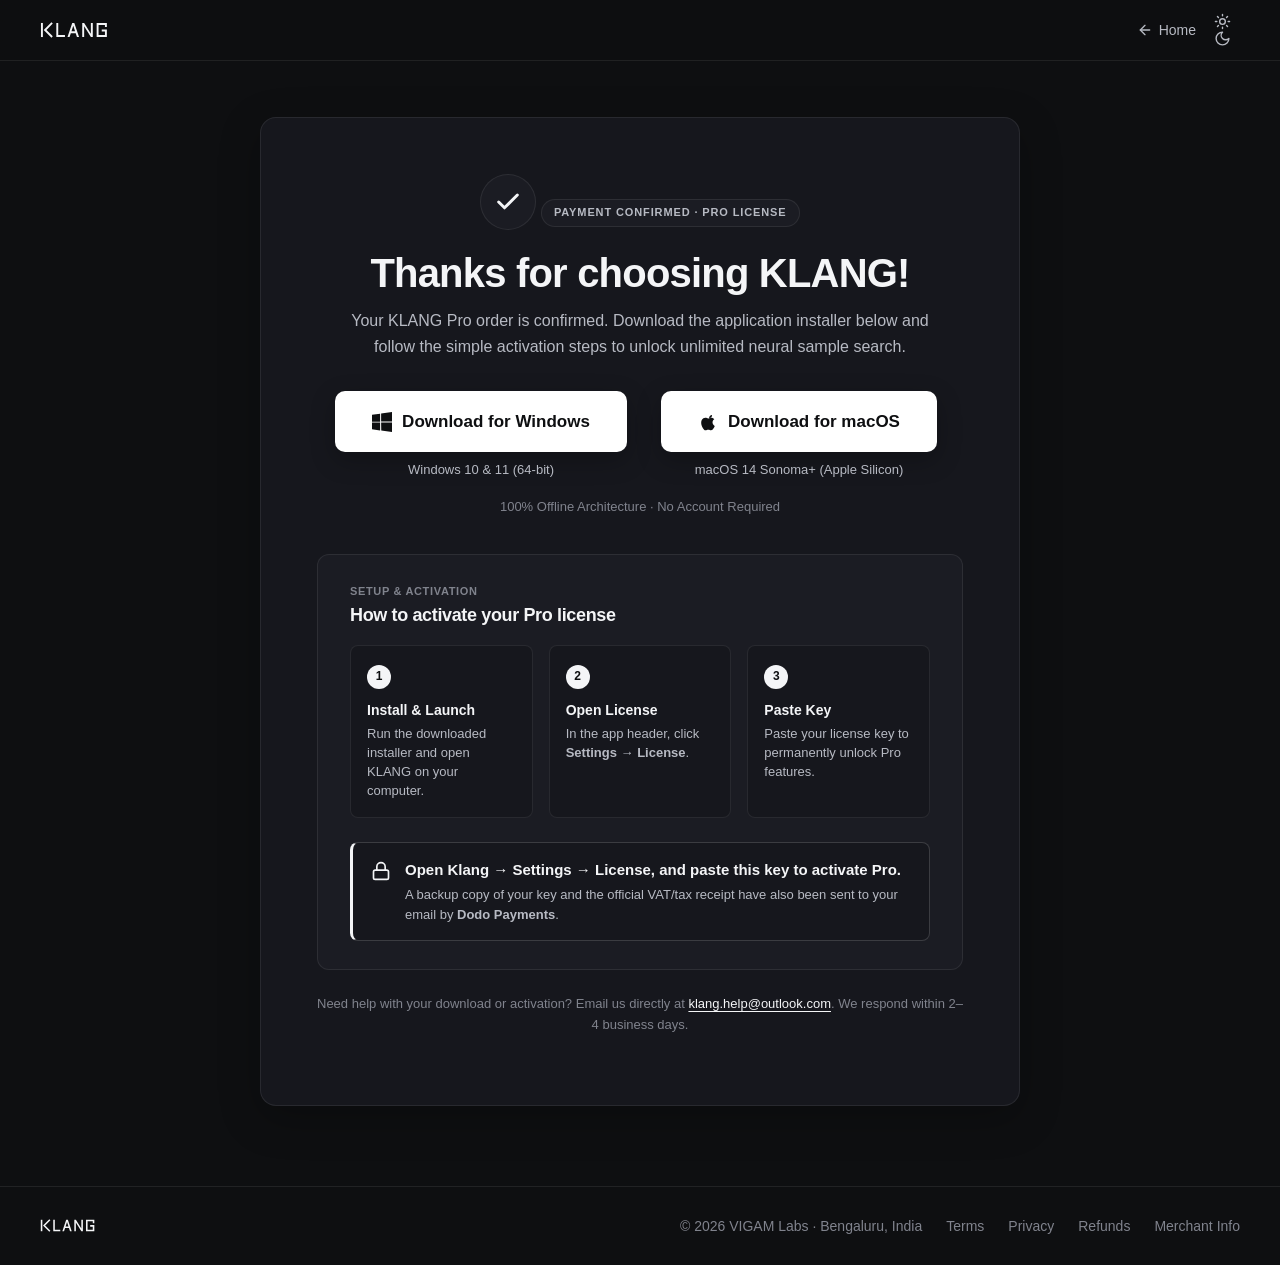
==== commit 519ad306: "Clean up download UI: monochrome styling, equal platform cards, remove installer/version labels" ====
--- a/download.html
+++ b/download.html
@@ -39,7 +39,6 @@
         flex-direction: column;
         justify-content: center;
         padding: 56px 0 80px;
-        background: radial-gradient(ellipse 70% 50% at 50% 15%, rgba(52, 211, 153, 0.07) 0%, transparent 100%);
       }
 
       .download-card {
@@ -57,9 +56,9 @@
         width: 56px;
         height: 56px;
         border-radius: 50%;
-        background: rgba(52, 211, 153, 0.12);
-        border: 1px solid rgba(52, 211, 153, 0.35);
-        color: var(--good);
+        background: var(--surface-2);
+        border: 1px solid var(--line);
+        color: var(--ink);
         display: inline-flex;
         align-items: center;
         justify-content: center;
@@ -76,7 +75,7 @@
         border-radius: 999px;
         background: var(--surface-2);
         border: 1px solid var(--line);
-        color: var(--good);
+        color: var(--ink-2);
         margin-bottom: 16px;
       }
 
@@ -202,14 +201,14 @@
         gap: 14px;
         background: var(--surface);
         border: 1px solid var(--line-strong);
-        border-left: 4px solid var(--good);
+        border-left: 3px solid var(--ink);
         border-radius: 8px;
         padding: 16px 18px;
         margin-top: 20px;
       }
 
       .callout-icon {
-        color: var(--good);
+        color: var(--ink);
         flex-shrink: 0;
         margin-top: 2px;
       }
@@ -354,23 +353,21 @@
                   </svg>
                   Download for Windows
                 </a>
-                <span class="choice-spec">Windows 10 &amp; 11 (64-bit) · <code>.exe</code></span>
-                <span class="choice-badge" id="badge-win">Recommended for your PC</span>
+                <span class="choice-spec">Windows 10 &amp; 11 (64-bit)</span>
               </div>
 
               <div class="download-choice">
-                <a class="btn btn-ghost btn-lg download-btn" id="dl-mac-btn" href="https://github.com/VIGAM-STUDIOS/klang-website/releases/latest/download/KLANG-macOS-arm64.dmg">
+                <a class="btn btn-primary btn-lg download-btn" id="dl-mac-btn" href="https://github.com/VIGAM-STUDIOS/klang-website/releases/latest/download/KLANG-macOS-arm64.dmg">
                   <svg viewBox="0 0 24 24" width="20" height="20" fill="currentColor" aria-hidden="true">
                     <path d="M18.71 19.5c-.83 1.24-1.71 2.45-3.05 2.47-1.34.03-1.77-.79-3.29-.79-1.53 0-2 .77-3.27.82-1.31.05-2.3-1.32-3.14-2.53C4.25 17 2.94 12.45 4.7 9.39c.87-1.52 2.43-2.48 4.12-2.51 1.28-.02 2.5.87 3.29.87.78 0 2.26-1.07 3.81-.91.65.03 2.47.26 3.64 1.98-.09.06-2.17 1.28-2.15 3.81.03 3.02 2.65 4.03 2.68 4.04-.03.07-.42 1.44-1.38 2.83M15.97 6.37c.62-.75 1.04-1.8 0.92-2.85-.9.04-1.98.6-2.61 1.34-.55.63-1.03 1.66-.9 2.68 1 .08 2.01-.5 2.59-1.17z"/>
                   </svg>
                   Download for macOS
                 </a>
-                <span class="choice-spec">Apple Silicon M1+ · macOS 14+ · <code>.dmg</code></span>
-                <span class="choice-badge" id="badge-mac" hidden>Recommended for your Mac</span>
+                <span class="choice-spec">macOS 14 Sonoma+ (Apple Silicon)</span>
               </div>
             </div>
             <p class="download-meta">
-              <span id="version-display">Version 1.0</span> · 100% Offline Architecture · No Account Required
+              100% Offline Architecture · No Account Required
             </p>
           </div>
 
@@ -463,48 +460,12 @@
         const cfg = window.KLANG_CONFIG || {};
         const dlWinBtn = document.getElementById("dl-win-btn");
         const dlMacBtn = document.getElementById("dl-mac-btn");
-        const badgeWin = document.getElementById("badge-win");
-        const badgeMac = document.getElementById("badge-mac");
-        const versionEl = document.getElementById("version-display");
-
-        if (cfg.version && versionEl) {
-          versionEl.textContent = "Version " + cfg.version;
-        }
 
         if (cfg.downloadUrlWindows && dlWinBtn) {
           dlWinBtn.href = cfg.downloadUrlWindows;
         }
         if (cfg.downloadUrlMac && dlMacBtn) {
           dlMacBtn.href = cfg.downloadUrlMac;
-        }
-
-        // Detect OS and highlight recommended installer
-        const ua = (navigator.userAgent || "").toLowerCase();
-        const plat = (navigator.platform || "").toLowerCase();
-        const isMac = plat.includes("mac") || ua.includes("macintosh") || ua.includes("mac os");
-
-        if (isMac) {
-          if (dlMacBtn) {
-            dlMacBtn.classList.remove("btn-ghost");
-            dlMacBtn.classList.add("btn-primary");
-          }
-          if (badgeMac) badgeMac.hidden = false;
-          if (dlWinBtn) {
-            dlWinBtn.classList.remove("btn-primary");
-            dlWinBtn.classList.add("btn-ghost");
-          }
-          if (badgeWin) badgeWin.hidden = true;
-        } else {
-          if (dlWinBtn) {
-            dlWinBtn.classList.remove("btn-ghost");
-            dlWinBtn.classList.add("btn-primary");
-          }
-          if (badgeWin) badgeWin.hidden = false;
-          if (dlMacBtn) {
-            dlMacBtn.classList.remove("btn-primary");
-            dlMacBtn.classList.add("btn-ghost");
-          }
-          if (badgeMac) badgeMac.hidden = true;
         }
 
         // Check URL parameters for license key (if passed by Dodo Payments redirect)
--- a/styles.css
+++ b/styles.css
@@ -1177,10 +1177,6 @@
   transform: translateY(-2px);
   box-shadow: 0 10px 30px rgba(0, 0, 0, 0.2);
 }
-.platform-card.is-recommended {
-  border-color: var(--good);
-  background: radial-gradient(ellipse 90% 70% at 50% 0%, rgba(52, 211, 153, 0.08) 0%, var(--surface) 100%);
-}
 .platform-icon {
   color: var(--ink);
   margin-bottom: 12px;
@@ -1196,19 +1192,6 @@
   color: var(--ink-2);
   margin: 0 0 18px;
 }
-.platform-spec code {
-  font-size: 12px;
-}
-.platform-rec {
-  display: inline-block;
-  margin-top: 10px;
-  font-size: 11px;
-  font-weight: 600;
-  color: var(--good);
-  text-align: center;
-  text-transform: uppercase;
-  letter-spacing: 0.05em;
-}
 .download-dual-box {
   display: grid;
   grid-template-columns: repeat(auto-fit, minmax(260px, 1fr));
@@ -1223,13 +1206,6 @@
   align-items: center;
 }
 .choice-spec {
-  font-size: 12px;
-  color: var(--ink-3);
-}
-.choice-badge {
-  font-size: 11px;
-  font-weight: 700;
-  text-transform: uppercase;
-  color: var(--good);
-  letter-spacing: 0.05em;
-}
+  font-size: 13px;
+  color: var(--ink-2);
+}
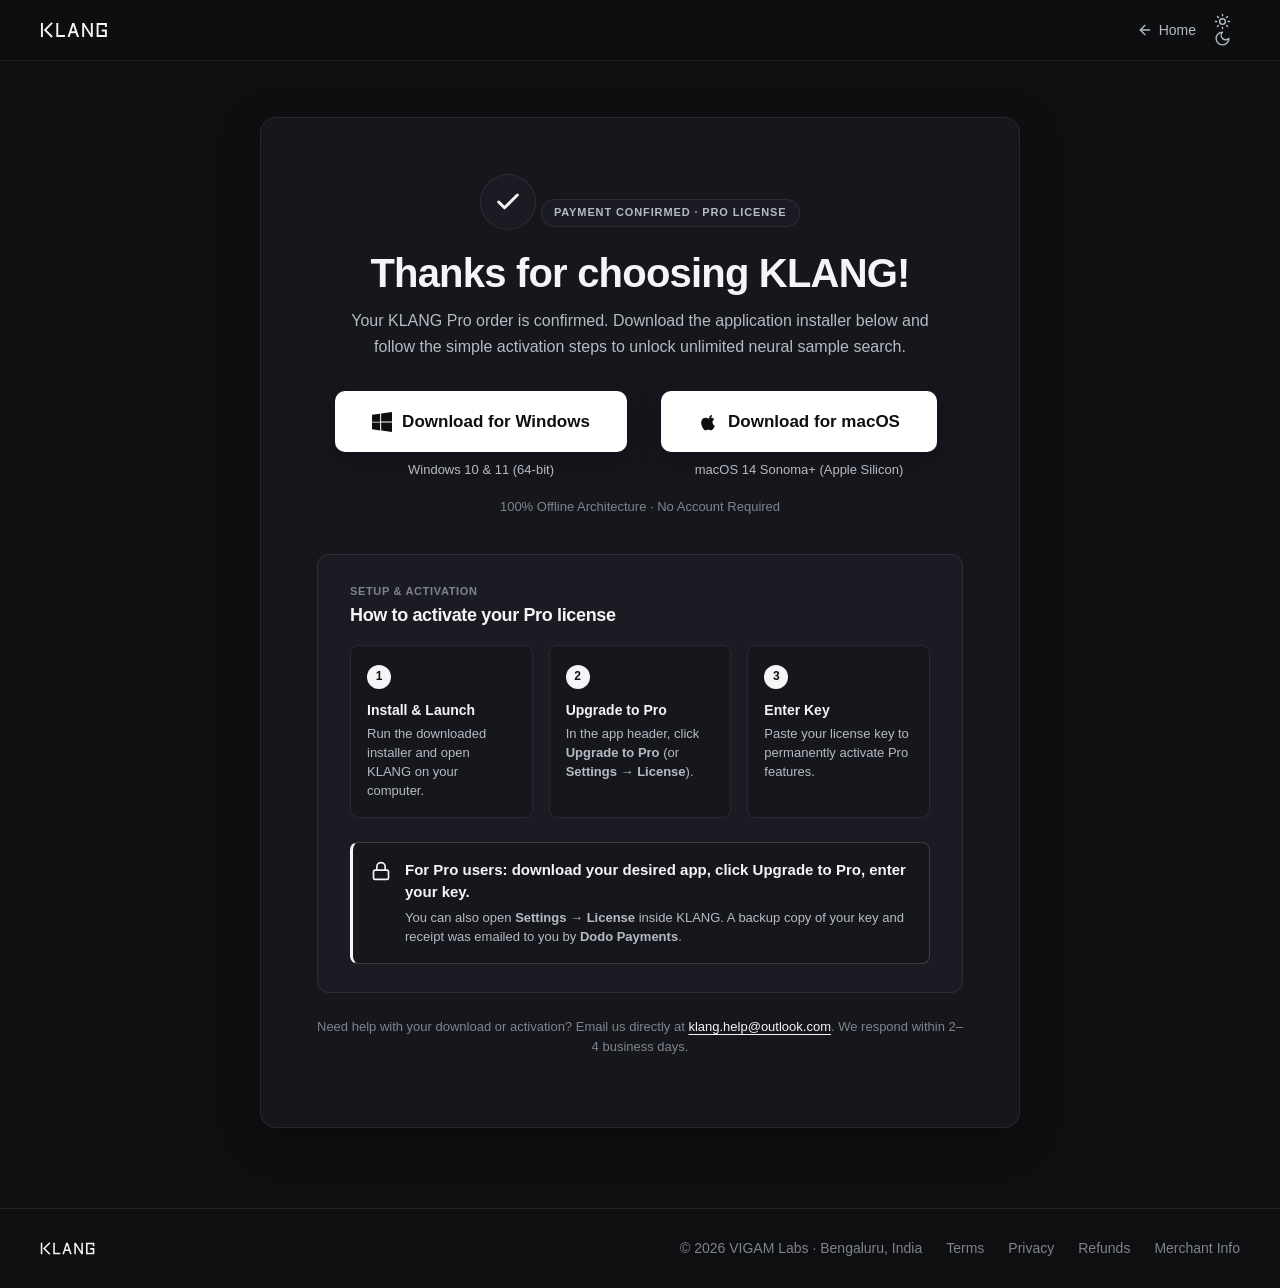
==== commit 232e8aba: "Rename download section to Download KLANG and add pro user activation disclaimer" ====
--- a/download.html
+++ b/download.html
@@ -387,14 +387,14 @@
 
               <div class="step-item">
                 <span class="step-badge">2</span>
-                <h4>Open License</h4>
-                <p>In the app header, click <strong>Settings → License</strong>.</p>
+                <h4>Upgrade to Pro</h4>
+                <p>In the app header, click <strong>Upgrade to Pro</strong> (or <strong>Settings → License</strong>).</p>
               </div>
 
               <div class="step-item">
                 <span class="step-badge">3</span>
-                <h4>Paste Key</h4>
-                <p>Paste your license key to permanently unlock Pro features.</p>
+                <h4>Enter Key</h4>
+                <p>Paste your license key to permanently activate Pro features.</p>
               </div>
             </div>
 
@@ -407,8 +407,8 @@
                 </svg>
               </div>
               <div class="callout-content">
-                <p class="callout-headline">Open Klang → Settings → License, and paste this key to activate Pro.</p>
-                <p class="callout-sub">A backup copy of your key and the official VAT/tax receipt have also been sent to your email by <strong>Dodo Payments</strong>.</p>
+                <p class="callout-headline">For Pro users: download your desired app, click Upgrade to Pro, enter your key.</p>
+                <p class="callout-sub">You can also open <strong>Settings → License</strong> inside KLANG. A backup copy of your key and receipt was emailed to you by <strong>Dodo Payments</strong>.</p>
               </div>
             </div>
 
--- a/styles.css
+++ b/styles.css
@@ -1209,3 +1209,9 @@
   font-size: 13px;
   color: var(--ink-2);
 }
+.pro-disclaimer {
+  margin-top: 24px;
+  font-size: 14px;
+  color: var(--ink-2);
+  text-align: center;
+}
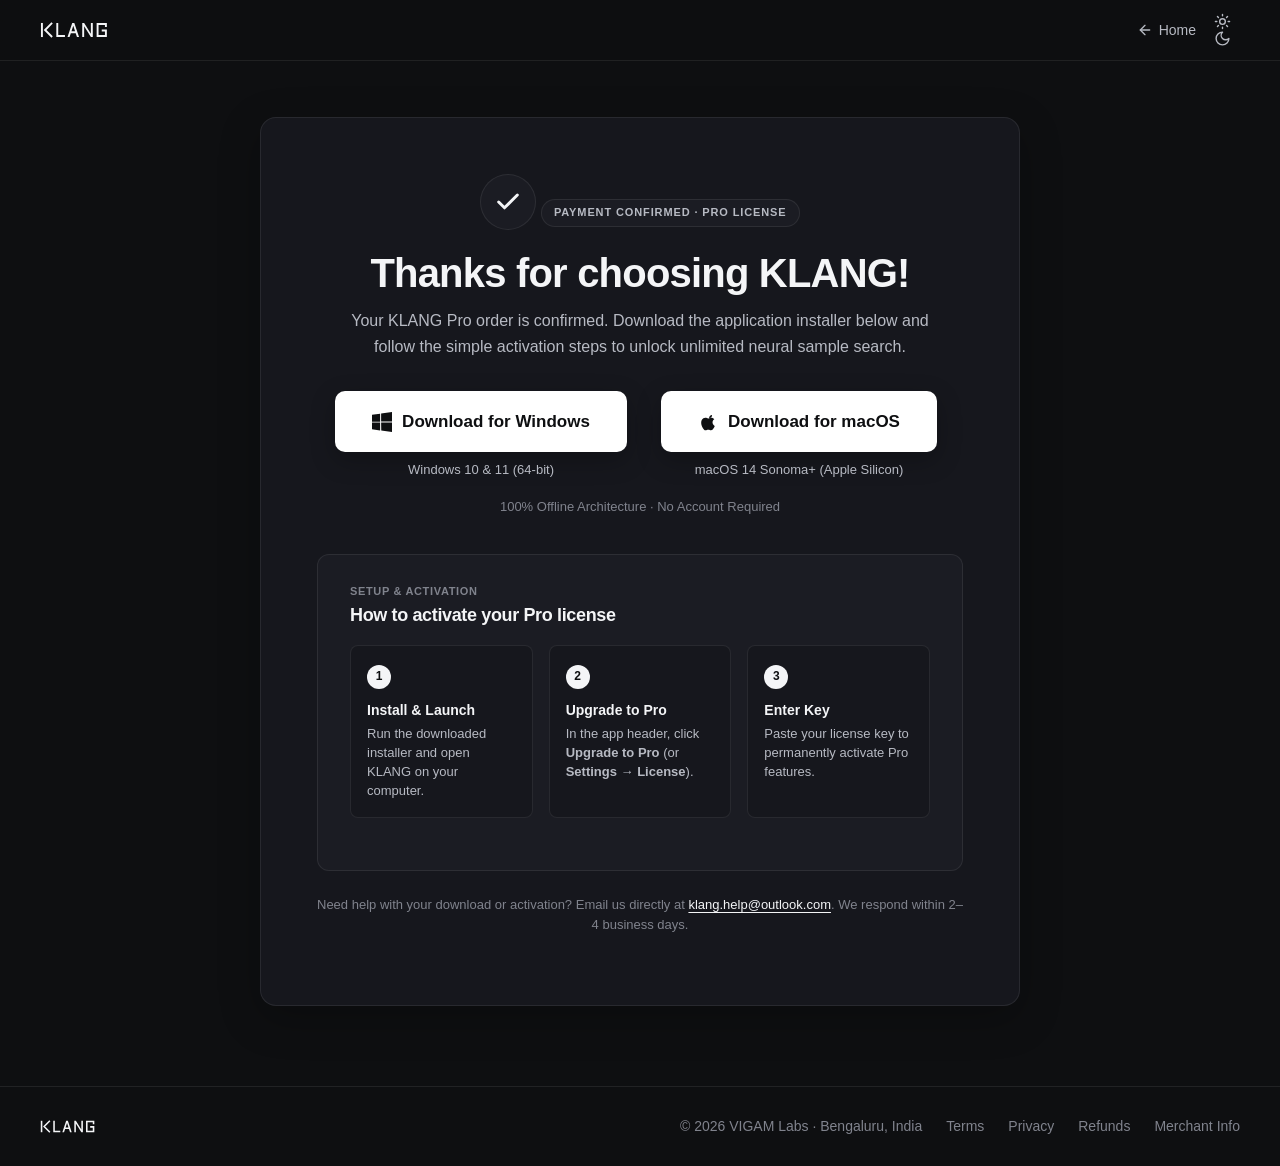
==== commit cbee5288: "Remove redundant activation callout from download confirmation page" ====
--- a/download.html
+++ b/download.html
@@ -192,43 +192,6 @@
         color: var(--ink-2);
         margin: 0;
         line-height: 1.45;
-      }
-
-      /* Prominent Callout */
-      .activation-callout {
-        display: flex;
-        align-items: flex-start;
-        gap: 14px;
-        background: var(--surface);
-        border: 1px solid var(--line-strong);
-        border-left: 3px solid var(--ink);
-        border-radius: 8px;
-        padding: 16px 18px;
-        margin-top: 20px;
-      }
-
-      .callout-icon {
-        color: var(--ink);
-        flex-shrink: 0;
-        margin-top: 2px;
-      }
-
-      .callout-content {
-        font-size: 14px;
-        line-height: 1.5;
-      }
-
-      .callout-headline {
-        margin: 0 0 4px;
-        color: var(--ink);
-        font-weight: 600;
-        font-size: 15px;
-      }
-
-      .callout-sub {
-        margin: 0;
-        color: var(--ink-2);
-        font-size: 13px;
       }
 
       /* License Key Auto-Display */
@@ -395,20 +358,6 @@
                 <span class="step-badge">3</span>
                 <h4>Enter Key</h4>
                 <p>Paste your license key to permanently activate Pro features.</p>
-              </div>
-            </div>
-
-            <!-- Mandatory activation callout prompt -->
-            <div class="activation-callout">
-              <div class="callout-icon">
-                <svg viewBox="0 0 24 24" width="20" height="20" fill="none" stroke="currentColor" stroke-width="2" stroke-linecap="round" stroke-linejoin="round">
-                  <rect x="3" y="11" width="18" height="11" rx="2" ry="2"></rect>
-                  <path d="M7 11V7a5 5 0 0 1 10 0v4"></path>
-                </svg>
-              </div>
-              <div class="callout-content">
-                <p class="callout-headline">For Pro users: download your desired app, click Upgrade to Pro, enter your key.</p>
-                <p class="callout-sub">You can also open <strong>Settings → License</strong> inside KLANG. A backup copy of your key and receipt was emailed to you by <strong>Dodo Payments</strong>.</p>
               </div>
             </div>
 
